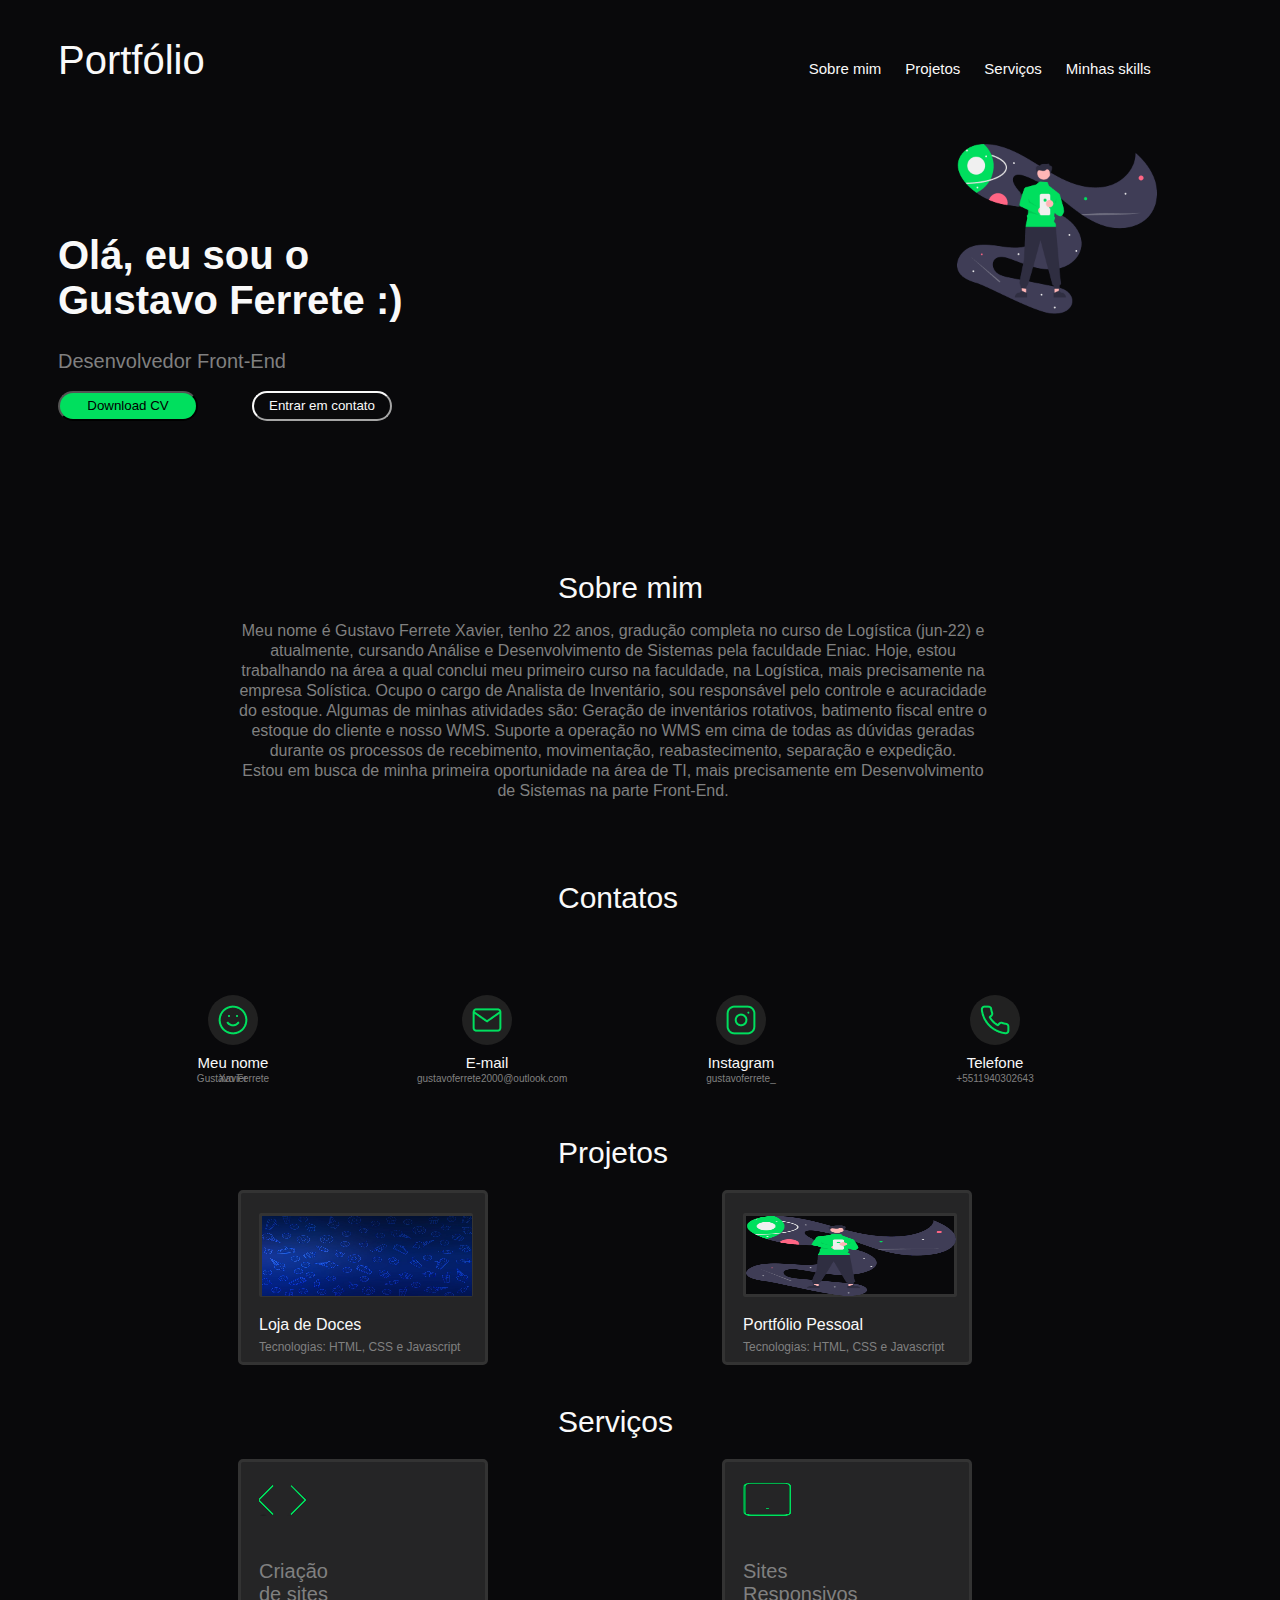
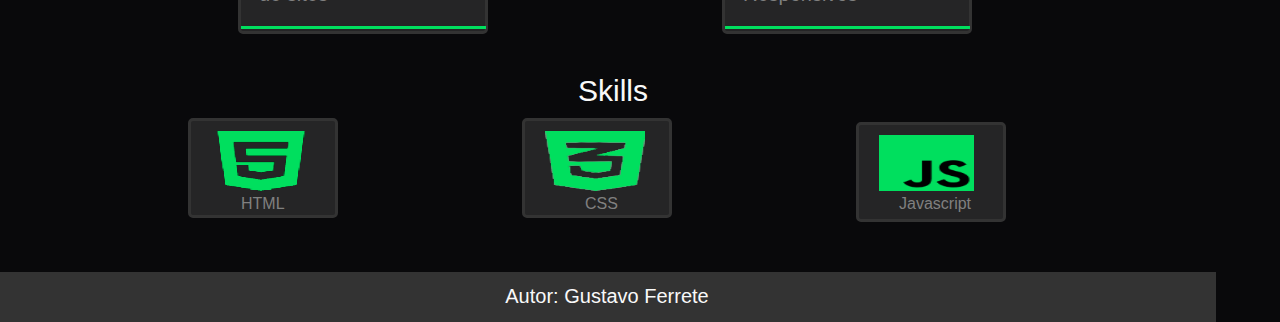
==== index.html @ cb25a2ed "teste2" ====
<!DOCTYPE html>
<html>
    <head>
        <meta charset="utf-8">
        <title>Portfólio-Gustavo Ferrete</title>
        <link href="formatacao.css" rel="stylesheet">
    </head>

    <body class="cor_fundo">

        <!--Criar referências de click para redirecionar-->
        <header class="titulo_superior">
            <div class="portfolio">Portfólio</div>
            <a href="#Sobre"><label class="sobre_mim">Sobre mim</label></a>
            <a href="#Projetos"><label class="projetos">Projetos</label></a>
            <a href="#Serviços"><label class="serviços">Serviços</label></a>
            <a href="#Skill"><label class="minhas_skills">Minhas skills</label></a>
        </header>
        <!--FIM-->

        <!--Códigos apresentação até a biografia-->
        <div>
            <h1 class="apresentaçao_nome">Olá, eu sou o <br>Gustavo Ferrete :)</h1> 
            <img src="sobremim.png" class="aboutme_image"> <br>
            <span class="funcao">Desenvolvedor Front-End</span> <br><br>
            <input type="button" class="botao_baixar" value="Download CV">
            <a href="#Contatos"><input type="button" class="botao_contato" value="Entrar em contato"></a>
        </div>
        <!--FIM-->

        <!--Códigos biografia até contatos-->
        <a name="Sobre">
        <div class="biografia_titulo">Sobre mim</div>
        </a>

        <div class="biografia">
            <p>Meu nome é Gustavo Ferrete Xavier, tenho 22 anos, gradução completa no curso de Logística (jun-22) e atualmente, cursando Análise e Desenvolvimento de Sistemas pela faculdade Eniac. Hoje, estou trabalhando na área a qual conclui meu primeiro curso na faculdade, na Logística, mais precisamente na empresa Solística. Ocupo o cargo de Analista de Inventário, sou responsável pelo controle e acuracidade do estoque. Algumas de minhas atividades são: Geração de inventários rotativos, batimento fiscal entre o estoque do cliente e nosso WMS. Suporte a operação no WMS em cima de todas as dúvidas geradas durante os processos de recebimento, movimentação, reabastecimento, separação e expedição. <br> Estou em busca de minha primeira oportunidade na área de TI, mais precisamente em Desenvolvimento de Sistemas na parte Front-End.</p>            
        </div>
        <!--FIM-->

        <!--Contatos até Projetos-->
        <a name="Contatos">
            <div class="titulo_contatos">Contatos</div>
        </a>
        <div class="contatos">
            <div class="img_meunome">
                <img src="smile.png">
                <p class="meu_nome">Meu nome</p>
                <div>
                    <p class="name">Gustavo Ferrete Xavier</p>
                </div>
            </div>
          
            <div class="img_email">
                <img src="mail.png">
                <p class="meu_email">E-mail</p>
                <div>
                    <p class="email" onclick="location.href='mailto:gustavoferrete2000@outlook.com'">gustavoferrete2000@outlook.com</p>
                </div>
            </div>

            <div class="img_instagram">
                <img src="instagram.png">
                <p class="meu_instagram">Instagram</p>
                <div>
                    <p class="instagram" onclick="location.href='https://www.instagram.com/gustavoferrete_/'">gustavoferrete_</p>
                </div>
            </div>

            <div class="img_telefone">
                <img src="phone.png">
                <p class="meu_telefone">Telefone</p>
                <div>
                    <p class="telefone" onclick="location.href='https://wa.me/+5511940302643'">+5511940302643</p>
                </div>
            </div>
        </div>
        <!--FIM-->

        <!--Projetos até Serviços-->
        <a name="Projetos">
        <div class="projeto_titulo">Projetos</div>
        </a>
        
        <div class="caixas">
            <div class="box">
                <div class="box_dentro">
                    <img src="doceria.png">
                </div>
                <p class="titulo_projeto">Loja de Doces</p>
                <p class="linguagens_projeto">Tecnologias: HTML, CSS e Javascript</p>
            </div>

            <div class="box">
                <div class="box_dentro">
                    <img src="portfolio.png">
                </div>
                <p class="titulo_projeto">Portfólio Pessoal</p>
                <p class="linguagens_projeto">Tecnologias: HTML, CSS e Javascript</p>
            </div>
        </div>
        <!--FIM-->

        <!---Serviços até Skills-->
        <a name="Serviços">
        <div class="servicos_titulo">Serviços</div>
        </a>

        <div class="caixas">
            <div class="box">
                <img src="criacaosites2.png" class="img_servicos">
                <p class="titulo_servico">Criação <br> de sites</p>
                <div class="linha_verde"></div>
            </div>
            
            <div class="box">
                <img src="siteresponsivo.png" class="img_servicos">
                <p class="titulo_servico">Sites <br> Responsivos</p>
                <div class="linha_verde"></div>
            </div>
        </div>
        <!--FIM-->
        
        <!--Skills-->
        <a name="Skill">
        <div class="skill_titulo">Skills</div>
        </a>

        <div class="box_skills">
            <img src="html.png" class="box_img">
            <p class="box_texto_html">HTML</p>
        </div>

        <div class="box_skills">
            <img src="css.png" class="box_img">
            <p class="box_texto_css">CSS</p>
        </div>

        <div class="box_skills">
            <img src="javascript.png" class="box_img">
            <p class="box_texto_java">Javascript</p>
        </div>
        <!--FIM-->

        <!--Referências-->
        <footer>
            <div class="texto_ref">Autor: Gustavo Ferrete</div>
        </footer>         
        <!--FIM-->
        
    </body>
</html>
---- formatacao.css ----
.cor_fundo{
    background-color: #09090B;
}

/* Códigos linha superior

*/

.titulo_superior{
    display: inline-block;
}

.portfolio{
    font-family: 'Gill Sans', 'Gill Sans MT', Calibri, 'Trebuchet MS', sans-serif;
    font-style: bold;
    font-size: 40px;
    color: #f9f9f9;
    margin-top: 30px;
    margin-left: 50px;
    display: inline-block;
}

.sobre_mim{
    font-family: 'Gill Sans', 'Gill Sans MT', Calibri, 'Trebuchet MS', sans-serif;
    font-size: 15px;
    color: #f9f9f9;
    margin-top: 30px;
    margin-left: 600px;
    display: inline-block;
}

.projetos{
    font-family: 'Gill Sans', 'Gill Sans MT', Calibri, 'Trebuchet MS', sans-serif;
    font-size: 15px;
    color: #f9f9f9;
    margin-top: 30px;
    margin-left: 20px;
    display: inline-block;
}

.serviços{
    font-family: 'Gill Sans', 'Gill Sans MT', Calibri, 'Trebuchet MS', sans-serif;
    font-size: 15px;
    color: #f9f9f9;
    margin-top: 30px;
    margin-left: 20px;
    display: inline-block;
}

.minhas_skills{
    font-family: 'Gill Sans', 'Gill Sans MT', Calibri, 'Trebuchet MS', sans-serif;
    font-size: 15px;
    color: #f9f9f9;
    margin-top: 30px;
    margin-left: 20px;
    display: inline-block;  
}

/* Códigos parte pessoal

*/

.apresentaçao_nome{
    font-family: 'Gill Sans', 'Gill Sans MT', Calibri, 'Trebuchet MS', sans-serif;
    font-style: bold;
    font-size: 40px;
    margin-top: 150px;
    margin-left: 50px;
    color: #f9f9f9;
    display: inline-block;
}

.aboutme_image{
    display: inline-block;
    width: 200px;
    margin-left: 550px;
}

.funcao{
    font-family: 'Gill Sans', 'Gill Sans MT', Calibri, 'Trebuchet MS', sans-serif;
    color: gray;
    font-size: 20px;
    font-style: bold;
    margin-left: 50px;
    display: inline-block;
}

.botao_baixar{
    font-family: 'Gill Sans', 'Gill Sans MT', Calibri, 'Trebuchet MS', sans-serif;
    background-color: #00DF5E;
    margin-left: 50px;
    line-height: 15px;
    text-align: center;
    width: 140px;
    height: 30px;
    border-radius: 20px;
    display: inline-block;
}

.botao_contato{
    font-family: 'Gill Sans', 'Gill Sans MT', Calibri, 'Trebuchet MS', sans-serif;
    color: #f9f9f9;
    background-color: #09090B;
    margin-left: 50px;
    line-height: 15px;
    text-align: center;
    width: 140px;
    height: 30px;
    border-color: #f9f9f9;
    border-radius: 20px;
    display: inline-block;
}

/* Códigos biografia até contatos
*/

.biografia_titulo{
    font-family: 'Gill Sans', 'Gill Sans MT', Calibri, 'Trebuchet MS', sans-serif;
    font-size: 30px;
    margin-left: 550px;
    margin-top: 150px;
    color: #f9f9f9;
}

.biografia{
    font-family: 'Gill Sans', 'Gill Sans MT', Calibri, 'Trebuchet MS', sans-serif;
    text-align: center;
    line-height: 20px;
    margin-top: 10px;
    width: 750px;
    margin-left: 230px;
    height: 160px;
    color: gray;
}

.titulo_contatos{
    font-family: 'Gill Sans', 'Gill Sans MT', Calibri, 'Trebuchet MS', sans-serif;
    font-size: 30px;
    margin-left: 550px;
    margin-top: 100px;
    color: #f9f9f9;
}

.contatos{
    display: inline-block;
}


.img_meunome{
    background-color: #212121;
    border-radius: 500px;
    width: 50px;
    height: 50px;
    text-align: center;
    line-height: 72px;
    margin-top: 80px;
    margin-left: 200px;
    display: inline-block;
}

.meu_nome{
    font-family: 'Gill Sans', 'Gill Sans MT', Calibri, 'Trebuchet MS', sans-serif;
    margin-left: -25px;
    margin-top: -40px;
    width: 100px;
    color: #f9f9f9;
    font-size: 15px;
}

.name{
    font-family: 'Gill Sans', 'Gill Sans MT', Calibri, 'Trebuchet MS', sans-serif;
    margin-left: -25px;
    margin-top: -35px;
    color: gray;
    line-height: 0px;
    font-size: 10px;
    width: 100px;
}

.img_email{
    background-color: #212121;
    border-radius: 500px;
    width: 50px;
    height: 50px;
    text-align: center;
    line-height: 72px;
    margin-top: 80px;
    margin-left: 200px;
    display: inline-block;
}

.meu_email{
    font-family: 'Gill Sans', 'Gill Sans MT', Calibri, 'Trebuchet MS', sans-serif;
    margin-left: -25px;
    margin-top: -40px;
    width: 100px;
    color: #f9f9f9;
    font-size: 15px;
}

.email{
    font-family: 'Gill Sans', 'Gill Sans MT', Calibri, 'Trebuchet MS', sans-serif;
    margin-left: -45px;
    margin-top: -35px;
    color: gray;
    line-height: 0px;
    font-size: 10px;
    width: 100px;
    cursor:pointer;
}


.img_instagram{
    background-color: #212121;
    border-radius: 500px;
    width: 50px;
    height: 50px;
    text-align: center;
    line-height: 72px;
    margin-top: 80px;
    margin-left: 200px;
    display: inline-block;
}

.meu_instagram{
    font-family: 'Gill Sans', 'Gill Sans MT', Calibri, 'Trebuchet MS', sans-serif;
    margin-left: -25px;
    margin-top: -40px;
    width: 100px;
    color: #f9f9f9;
    font-size: 15px;
}

.instagram{
    font-family: 'Gill Sans', 'Gill Sans MT', Calibri, 'Trebuchet MS', sans-serif;
    margin-left: -25px;
    margin-top: -35px;
    color: gray;
    line-height: 0px;
    font-size: 10px;
    width: 100px;
    cursor: pointer;
}

.img_telefone{
    background-color: #212121;
    border-radius: 500px;
    width: 50px;
    height: 50px;
    text-align: center;
    line-height: 72px;
    margin-top: 80px;
    margin-left: 200px;
    display: inline-block;
}

.meu_telefone{
    font-family: 'Gill Sans', 'Gill Sans MT', Calibri, 'Trebuchet MS', sans-serif;
    margin-left: -25px;
    margin-top: -40px;
    width: 100px;
    color: #f9f9f9;
    font-size: 15px;
}

.telefone{
    font-family: 'Gill Sans', 'Gill Sans MT', Calibri, 'Trebuchet MS', sans-serif;
    margin-left: -25px;
    margin-top: -35px;
    color: gray;
    line-height: 0px;
    font-size: 10px;
    width: 100px;
    cursor: pointer;

}

/* Códigos Projetos
*/

.projeto_titulo{
    font-family: 'Gill Sans', 'Gill Sans MT', Calibri, 'Trebuchet MS', sans-serif;
    font-size: 30px;
    margin-left: 550px;
    margin-top: 50px;
    color: #f9f9f9;
}

.caixas{
    display: inline-block;
    box-sizing: border-box;
    margin-top: 10px;
}

.box{
    display: inline-block;
    box-sizing: border-box;
    width: 250px;
    height: 175px;
    background-color: #6a6a6a4a;
    margin-left: 230px;
    margin-top: 10px;
    border-radius: 5px;
    border-style:solid;
    border-color: #333333;
}

.box_dentro{
    display: inline-block;
    box-sizing: border-box;
    width: 214px;
    height: 84px;
    background-color: #09090B;
    margin-top: 20px;
    margin-left: 18px;
    border-radius: 2px;
    border-style:solid;
    border-color: #333333;
}

.titulo_projeto{
    font-family: 'Gill Sans', 'Gill Sans MT', Calibri, 'Trebuchet MS', sans-serif;
    font-size: 16px;
    color: #f9f9f9;
    margin-left: 18px;
}

.linguagens_projeto{
    font-family: 'Gill Sans', 'Gill Sans MT', Calibri, 'Trebuchet MS', sans-serif;
    font-size: 12px;
    color: gray;
    margin-left: 18px;
    margin-top: -10px;
}

/*Códigos Serviços
*/

.servicos_titulo{
    font-family: 'Gill Sans', 'Gill Sans MT', Calibri, 'Trebuchet MS', sans-serif;
    font-size: 30px;
    margin-left: 550px;
    margin-top: 40px;
    color: #f9f9f9;
}

.linha_verde{
    margin-top: 18px;
    width: 245px;
    height: 3px;
    size:200px;
    background-color: #00DF5E;
}

.img_servicos{
    margin-top: 20px;
    margin-left: 18px;
}

.titulo_servico{
    font-family: 'Gill Sans', 'Gill Sans MT', Calibri, 'Trebuchet MS', sans-serif;
    margin-left: 18px;
    margin-top: 40px;
    font-size: 20px;
    color: gray;
}

/* Códigos Skills
*/

.skill_titulo{
    font-family: 'Gill Sans', 'Gill Sans MT', Calibri, 'Trebuchet MS', sans-serif;
    font-size: 30px;
    margin-left: 570px;
    margin-top: 40px;
    color: #f9f9f9;
}

.box_skills{
    display: inline-block;
    box-sizing: border-box;
    width: 150px;
    height: 100px;
    background-color: #6a6a6a4a;
    margin-left: 180px;
    margin-top: 10px;
    border-radius: 5px;
    border-style:solid;
    border-color: #333333;
}

.box_img{
    margin-left: 20px;
    margin-top: 10px;
}

.box_texto_html{
    font-family: 'Gill Sans', 'Gill Sans MT', Calibri, 'Trebuchet MS', sans-serif;
    margin-left: 50px;
    margin-top: 0px;
    color: gray;
}


.box_texto_css{
    font-family: 'Gill Sans', 'Gill Sans MT', Calibri, 'Trebuchet MS', sans-serif;
    margin-left: 60px;
    margin-top: 0px;
    color: gray;
}

.box_texto_java{
    font-family: 'Gill Sans', 'Gill Sans MT', Calibri, 'Trebuchet MS', sans-serif;
    margin-left: 40px;
    margin-top: 0px;
    color: gray;
}

/*
.referencia{
    margin-left: -10px;
    margin-top: 50px;
    margin-bottom: -10px;
    width: 1218px;
    height: 50px;
    background-color:#333333;  
}
*/

.texto_ref{
    font-family: 'Gill Sans', 'Gill Sans MT', Calibri, 'Trebuchet MS', sans-serif;
    font-size: 20px;
    color: #f9f9f9;
    text-align: center;
}

footer{
    display: flex;
    justify-content: center;
    align-items: center;
    background-color: #333333;
    margin-left: -10px;
    margin-top: 50px;
    margin-bottom: -10px;
    width: 1218px;
    height: 50px;
}
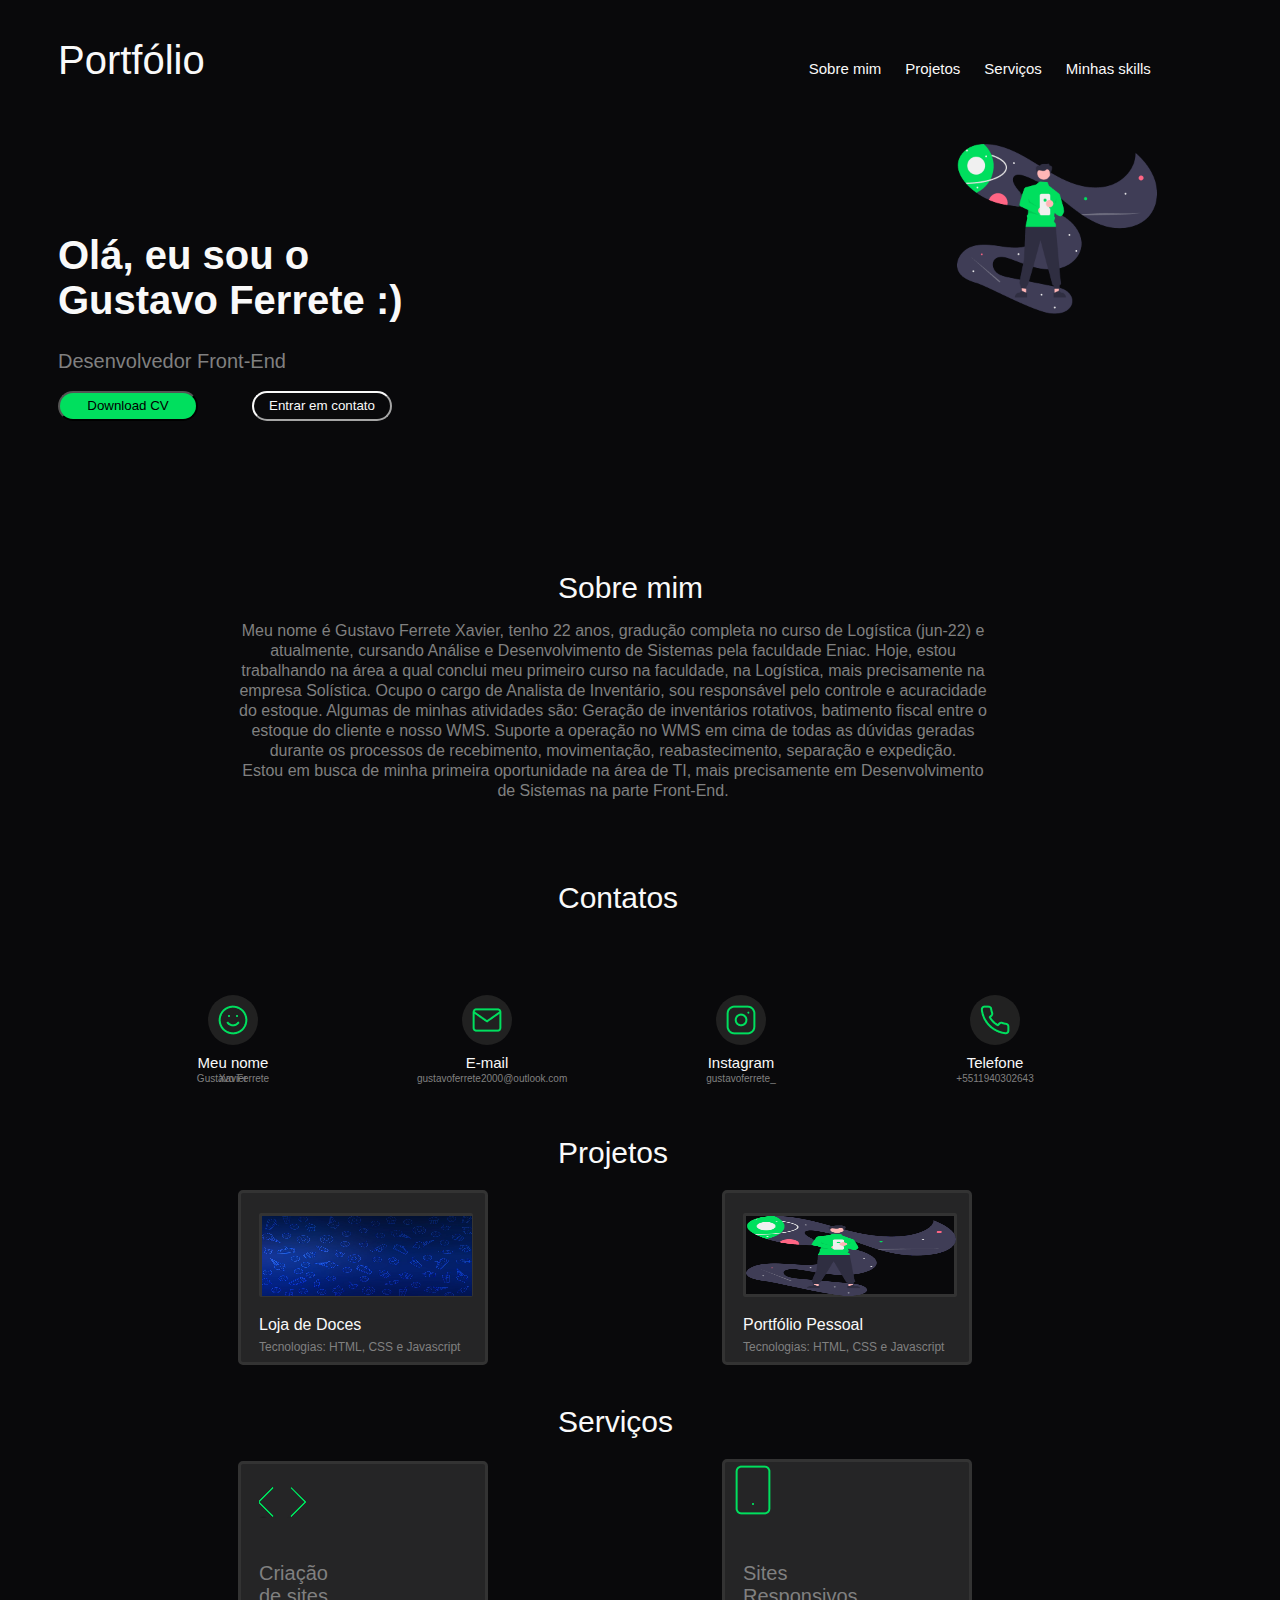
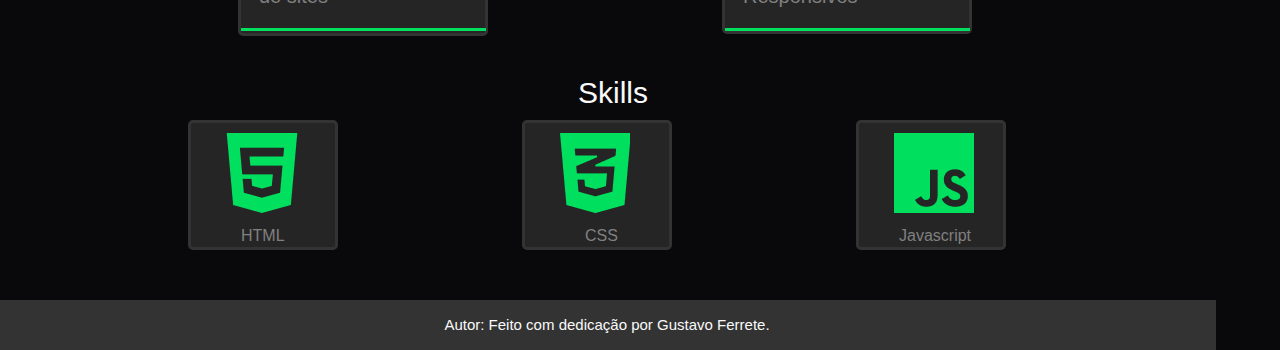
==== commit e15f1bbd: "Alterações" ====
--- a/index.html
+++ b/index.html
@@ -114,7 +114,7 @@
             </div>
             
             <div class="box">
-                <img src="siteresponsivo.png" class="img_servicos">
+                <img src="smartphone.png">
                 <p class="titulo_servico">Sites <br> Responsivos</p>
                 <div class="linha_verde"></div>
             </div>
@@ -127,24 +127,24 @@
         </a>
 
         <div class="box_skills">
-            <img src="html.png" class="box_img">
+            <img src="Vector.png" class="box_img">
             <p class="box_texto_html">HTML</p>
         </div>
 
         <div class="box_skills">
-            <img src="css.png" class="box_img">
+            <img src="fontisto_css3.png" class="box_img">
             <p class="box_texto_css">CSS</p>
         </div>
 
         <div class="box_skills">
-            <img src="javascript.png" class="box_img">
+            <img src="Vector (1).png" class="box_img">
             <p class="box_texto_java">Javascript</p>
         </div>
         <!--FIM-->
 
         <!--Referências-->
         <footer>
-            <div class="texto_ref">Autor: Gustavo Ferrete</div>
+            <div class="texto_ref">Autor: Feito com dedicação por Gustavo Ferrete.</div>
         </footer>         
         <!--FIM-->
         
--- a/formatacao.css
+++ b/formatacao.css
@@ -27,6 +27,7 @@
     margin-top: 30px;
     margin-left: 600px;
     display: inline-block;
+    cursor: pointer;
 }
 
 .projetos{
@@ -36,6 +37,7 @@
     margin-top: 30px;
     margin-left: 20px;
     display: inline-block;
+    cursor: pointer;
 }
 
 .serviços{
@@ -45,6 +47,7 @@
     margin-top: 30px;
     margin-left: 20px;
     display: inline-block;
+    cursor: pointer;
 }
 
 .minhas_skills{
@@ -53,7 +56,8 @@
     color: #f9f9f9;
     margin-top: 30px;
     margin-left: 20px;
-    display: inline-block;  
+    display: inline-block;
+    cursor: pointer;
 }
 
 /* Códigos parte pessoal
@@ -380,7 +384,7 @@
     display: inline-block;
     box-sizing: border-box;
     width: 150px;
-    height: 100px;
+    height: 130px;
     background-color: #6a6a6a4a;
     margin-left: 180px;
     margin-top: 10px;
@@ -390,14 +394,14 @@
 }
 
 .box_img{
-    margin-left: 20px;
+    margin-left: 35px;
     margin-top: 10px;
 }
 
 .box_texto_html{
     font-family: 'Gill Sans', 'Gill Sans MT', Calibri, 'Trebuchet MS', sans-serif;
     margin-left: 50px;
-    margin-top: 0px;
+    margin-top: 10px;
     color: gray;
 }
 
@@ -405,14 +409,14 @@
 .box_texto_css{
     font-family: 'Gill Sans', 'Gill Sans MT', Calibri, 'Trebuchet MS', sans-serif;
     margin-left: 60px;
-    margin-top: 0px;
+    margin-top: 10px;
     color: gray;
 }
 
 .box_texto_java{
     font-family: 'Gill Sans', 'Gill Sans MT', Calibri, 'Trebuchet MS', sans-serif;
     margin-left: 40px;
-    margin-top: 0px;
+    margin-top: 10px;
     color: gray;
 }
 
@@ -429,7 +433,7 @@
 
 .texto_ref{
     font-family: 'Gill Sans', 'Gill Sans MT', Calibri, 'Trebuchet MS', sans-serif;
-    font-size: 20px;
+    font-size: 15px;
     color: #f9f9f9;
     text-align: center;
 }
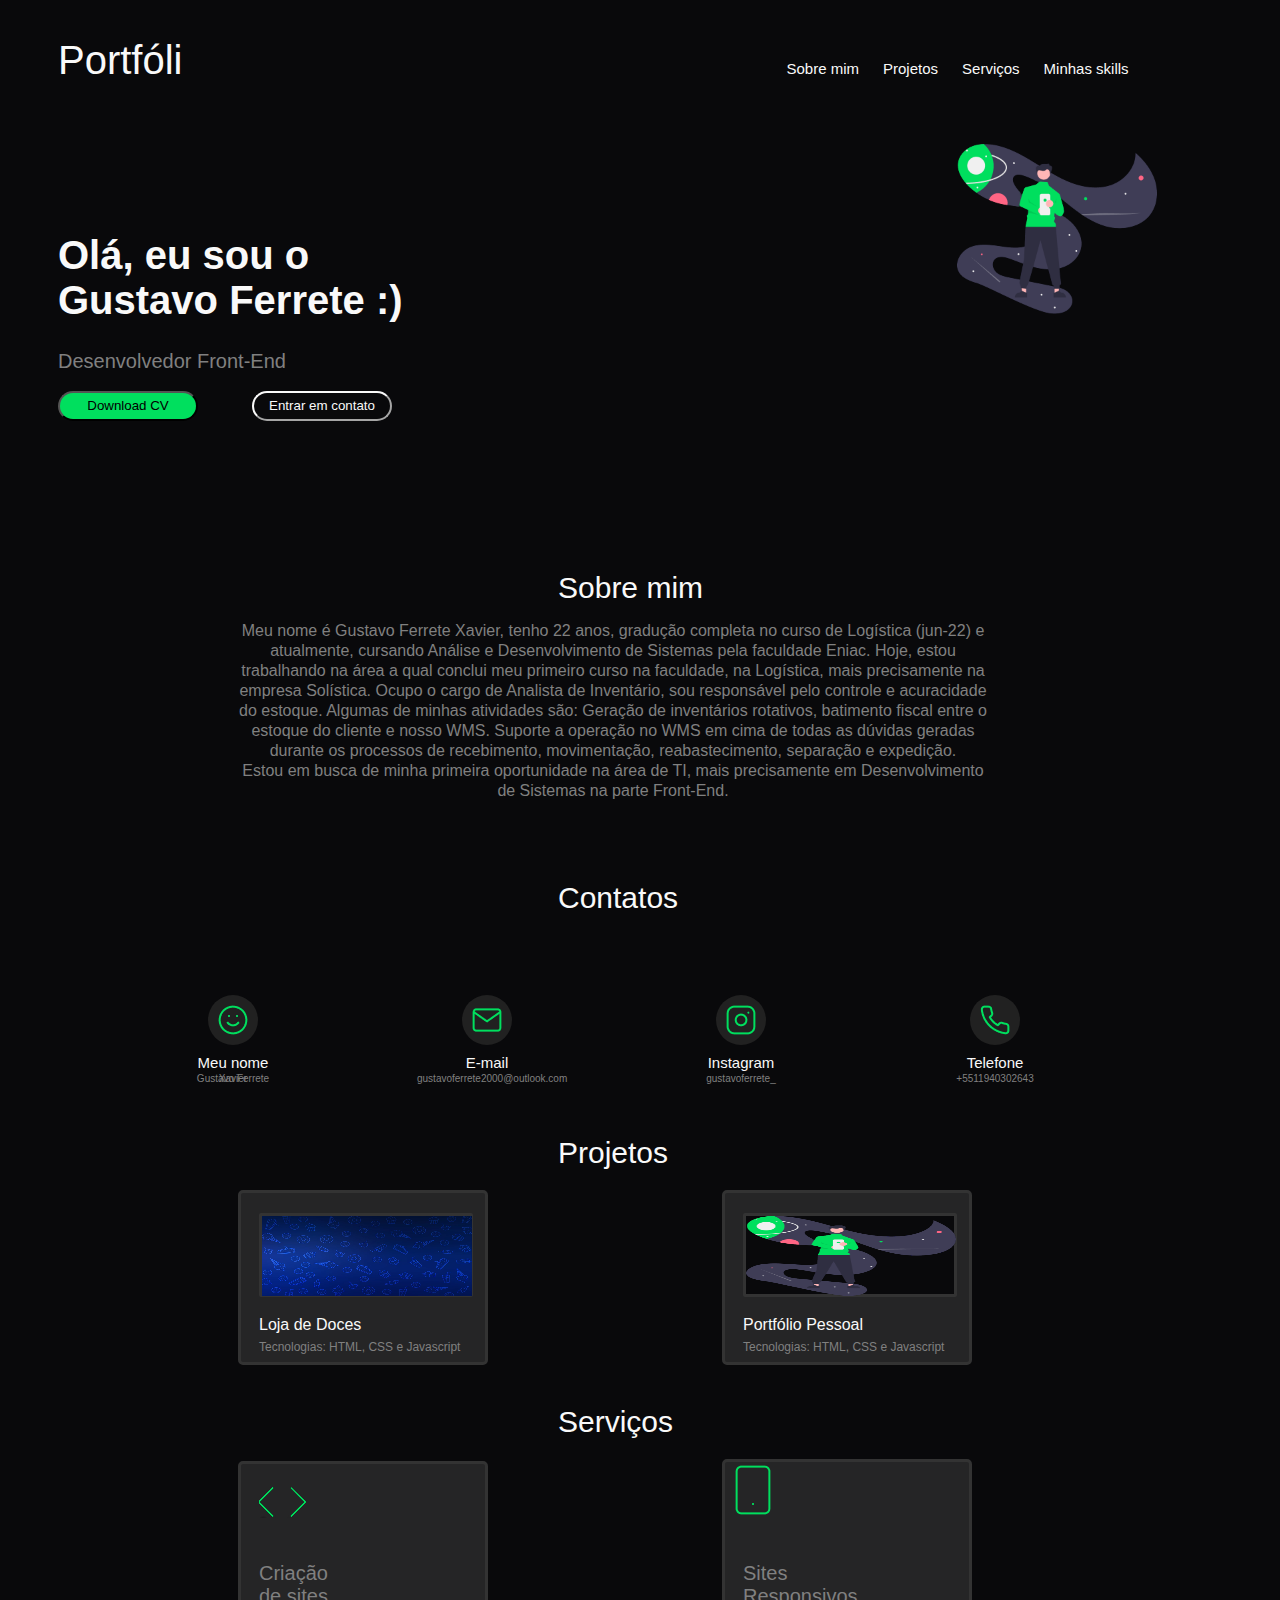
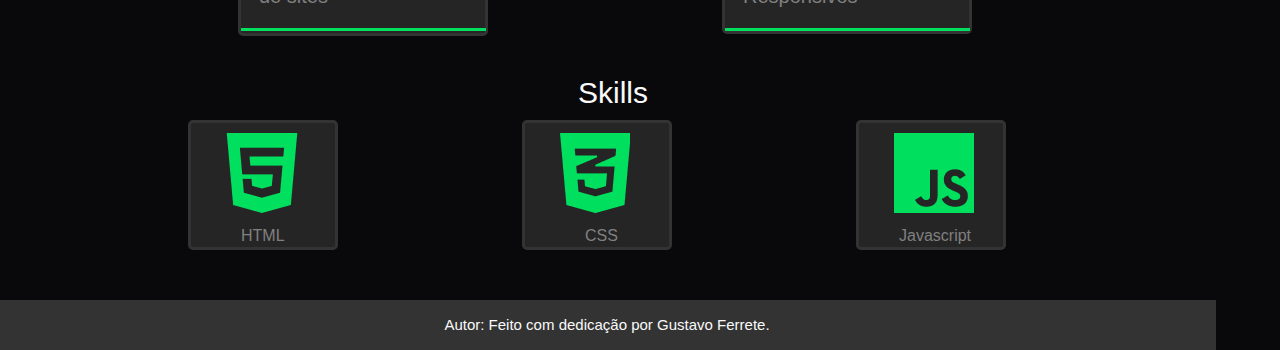
==== commit 494a335b: "1" ====
--- a/index.html
+++ b/index.html
@@ -10,7 +10,7 @@
 
         <!--Criar referências de click para redirecionar-->
         <header class="titulo_superior">
-            <div class="portfolio">Portfólio</div>
+            <div class="portfolio">Portfóli</div>
             <a href="#Sobre"><label class="sobre_mim">Sobre mim</label></a>
             <a href="#Projetos"><label class="projetos">Projetos</label></a>
             <a href="#Serviços"><label class="serviços">Serviços</label></a>
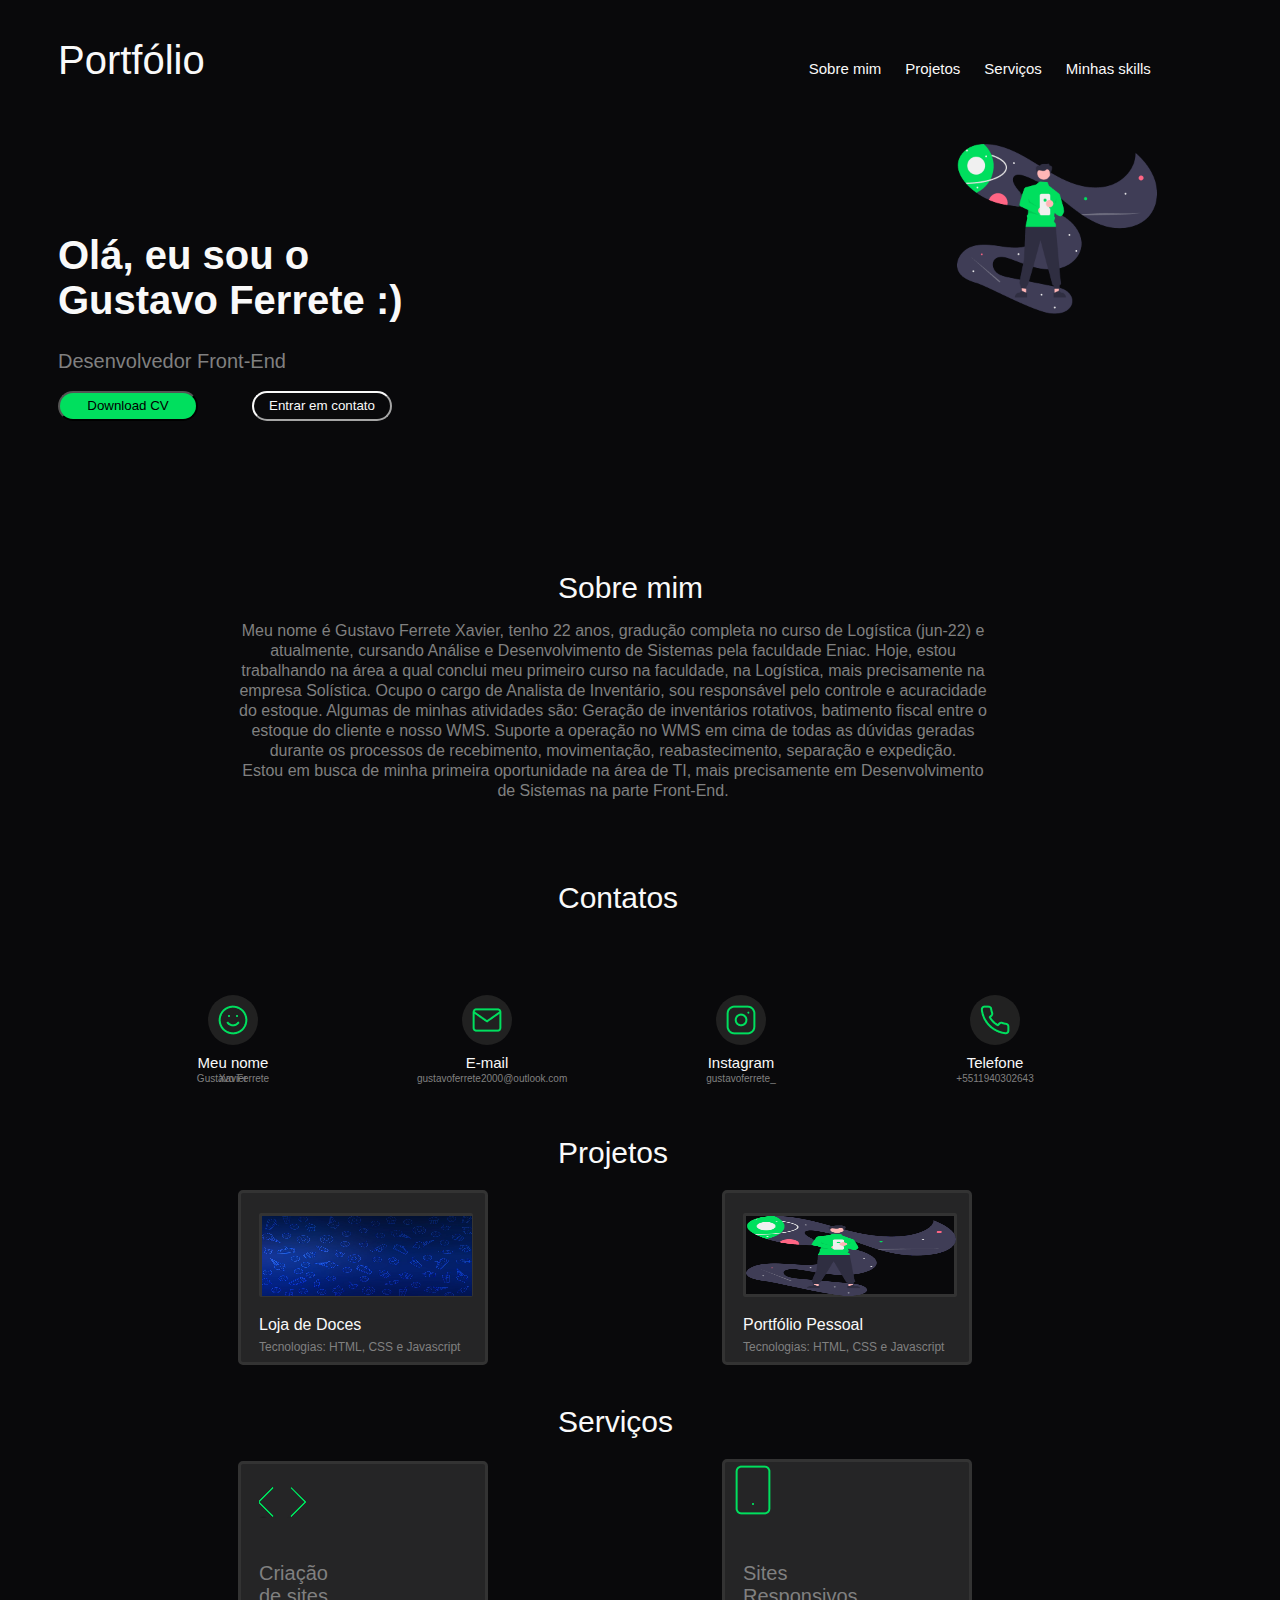
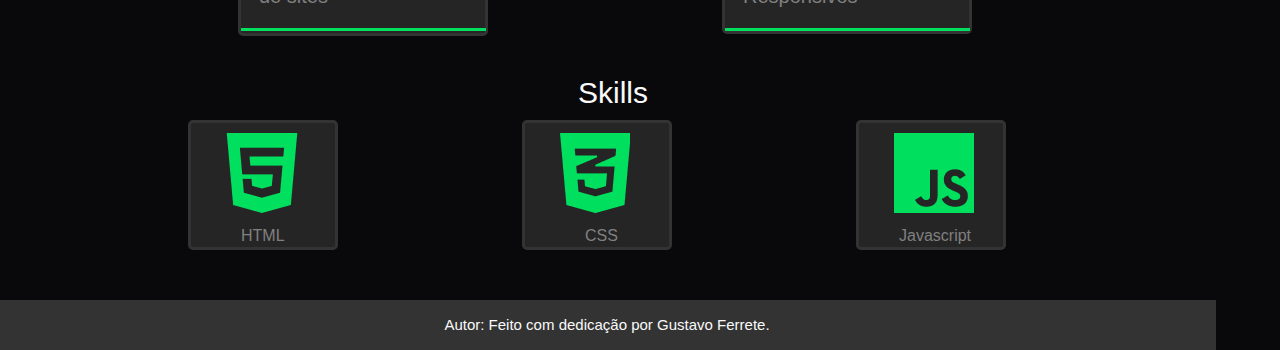
==== commit ae112259: "Atualizacao" ====
--- a/index.html
+++ b/index.html
@@ -10,7 +10,7 @@
 
         <!--Criar referências de click para redirecionar-->
         <header class="titulo_superior">
-            <div class="portfolio">Portfóli</div>
+            <div class="portfolio">Portfólio</div>
             <a href="#Sobre"><label class="sobre_mim">Sobre mim</label></a>
             <a href="#Projetos"><label class="projetos">Projetos</label></a>
             <a href="#Serviços"><label class="serviços">Serviços</label></a>
@@ -23,7 +23,7 @@
             <h1 class="apresentaçao_nome">Olá, eu sou o <br>Gustavo Ferrete :)</h1> 
             <img src="sobremim.png" class="aboutme_image"> <br>
             <span class="funcao">Desenvolvedor Front-End</span> <br><br>
-            <input type="button" class="botao_baixar" value="Download CV">
+            <input type="button" class="botao_baixar" value="Download CV" onclick="window.open('./src/Curriculo Gustavo Ferrete.pdf')">
             <a href="#Contatos"><input type="button" class="botao_contato" value="Entrar em contato"></a>
         </div>
         <!--FIM-->
--- a/formatacao.css
+++ b/formatacao.css
@@ -99,6 +99,7 @@
     height: 30px;
     border-radius: 20px;
     display: inline-block;
+    cursor: pointer;
 }
 
 .botao_contato{
@@ -113,6 +114,7 @@
     border-color: #f9f9f9;
     border-radius: 20px;
     display: inline-block;
+    cursor: pointer;
 }
 
 /* Códigos biografia até contatos
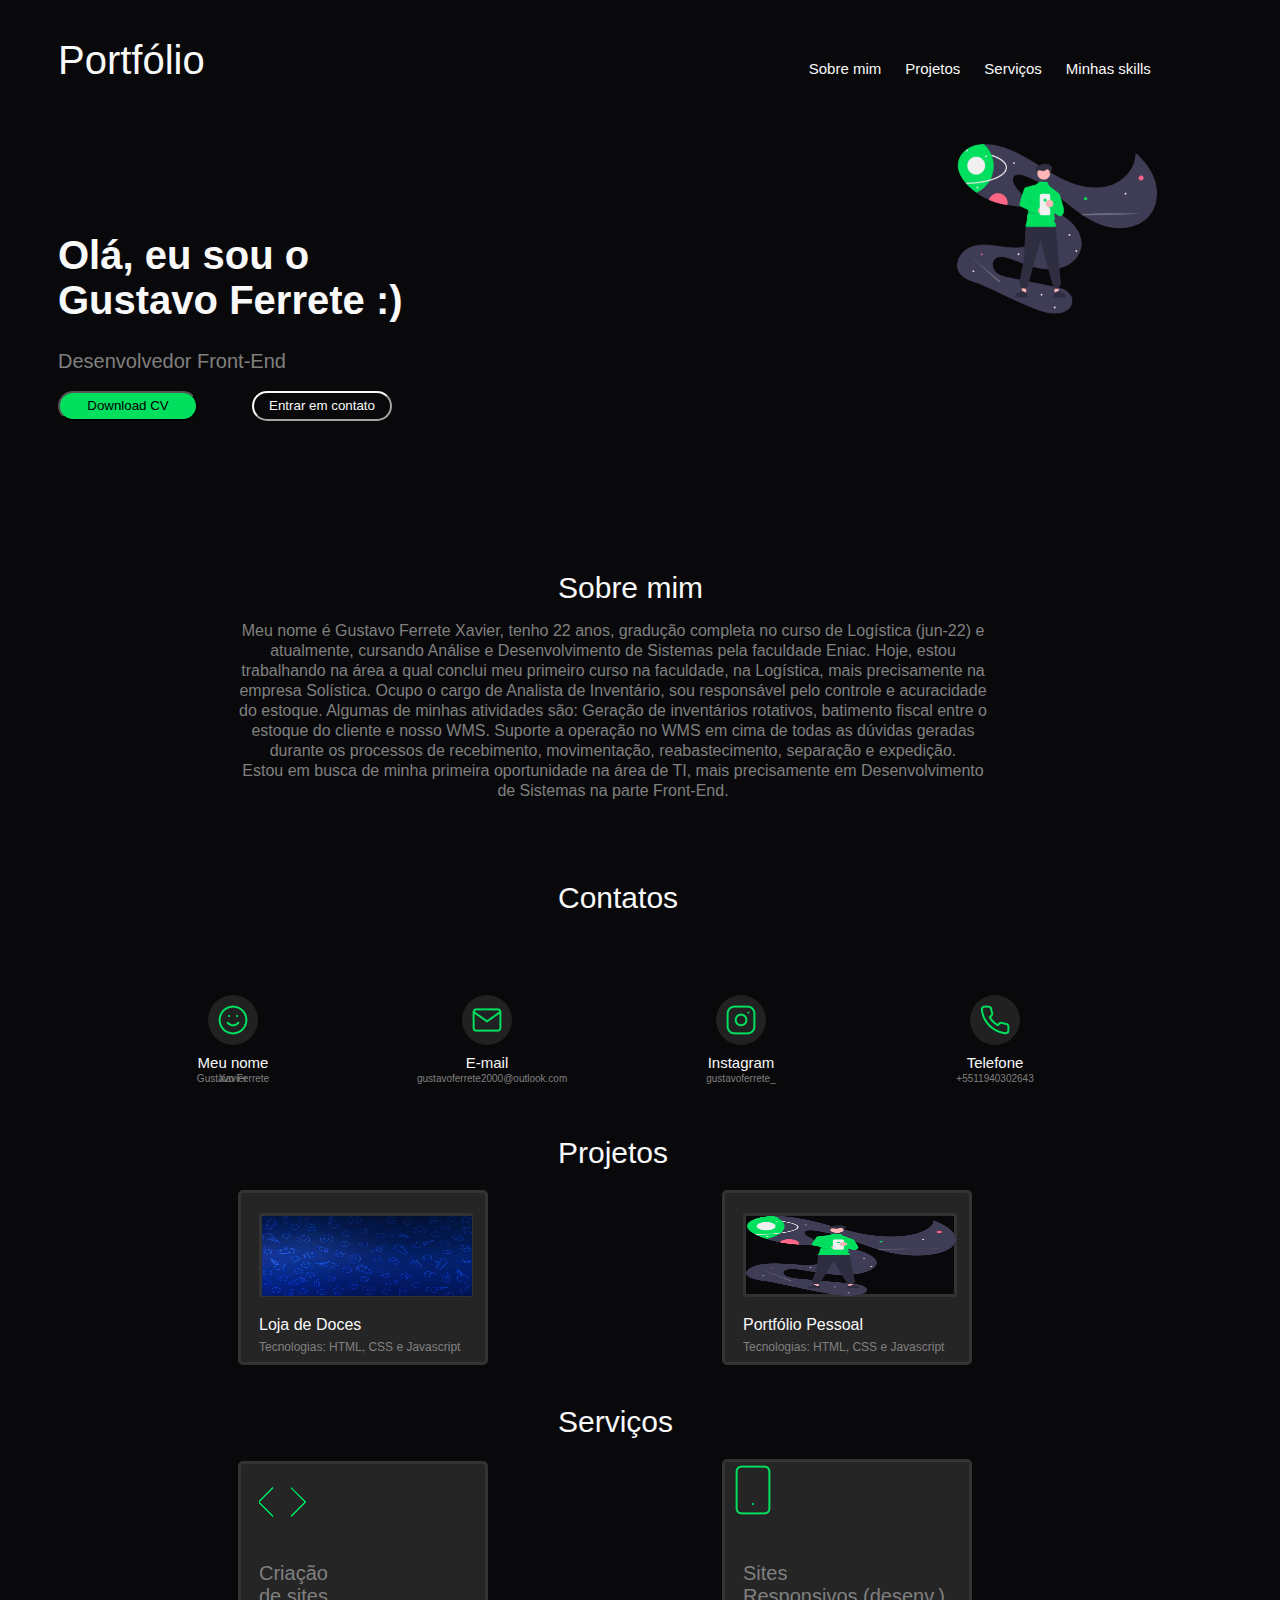
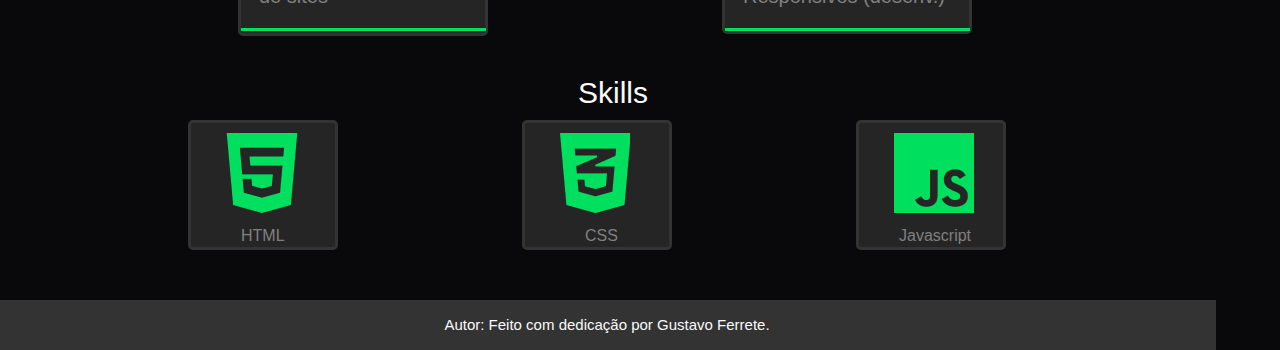
==== commit d6dd4a16: "responsivo" ====
--- a/index.html
+++ b/index.html
@@ -21,9 +21,9 @@
         <!--Códigos apresentação até a biografia-->
         <div>
             <h1 class="apresentaçao_nome">Olá, eu sou o <br>Gustavo Ferrete :)</h1> 
-            <img src="sobremim.png" class="aboutme_image"> <br>
+            <img src="./imagens/sobremim.png" class="aboutme_image"> <br>
             <span class="funcao">Desenvolvedor Front-End</span> <br><br>
-            <input type="button" class="botao_baixar" value="Download CV" onclick="window.open('./src/Curriculo Gustavo Ferrete.pdf')">
+            <input type="button" class="botao_baixar" value="Download CV" onclick="window.open('./Curriculo Gustavo Ferrete.pdf')">
             <a href="#Contatos"><input type="button" class="botao_contato" value="Entrar em contato"></a>
         </div>
         <!--FIM-->
@@ -44,7 +44,7 @@
         </a>
         <div class="contatos">
             <div class="img_meunome">
-                <img src="smile.png">
+                <img src="./imagens/smile.png">
                 <p class="meu_nome">Meu nome</p>
                 <div>
                     <p class="name">Gustavo Ferrete Xavier</p>
@@ -52,7 +52,7 @@
             </div>
           
             <div class="img_email">
-                <img src="mail.png">
+                <img src="./imagens/mail.png">
                 <p class="meu_email">E-mail</p>
                 <div>
                     <p class="email" onclick="location.href='mailto:gustavoferrete2000@outlook.com'">gustavoferrete2000@outlook.com</p>
@@ -60,7 +60,7 @@
             </div>
 
             <div class="img_instagram">
-                <img src="instagram.png">
+                <img src="./imagens/instagram.png">
                 <p class="meu_instagram">Instagram</p>
                 <div>
                     <p class="instagram" onclick="location.href='https://www.instagram.com/gustavoferrete_/'">gustavoferrete_</p>
@@ -68,7 +68,7 @@
             </div>
 
             <div class="img_telefone">
-                <img src="phone.png">
+                <img src="./imagens/phone.png">
                 <p class="meu_telefone">Telefone</p>
                 <div>
                     <p class="telefone" onclick="location.href='https://wa.me/+5511940302643'">+5511940302643</p>
@@ -85,7 +85,7 @@
         <div class="caixas">
             <div class="box">
                 <div class="box_dentro">
-                    <img src="doceria.png">
+                    <img src="./imagens/doceria.png" onclick="window.open('./Doceria/Tela Inicial.html')">
                 </div>
                 <p class="titulo_projeto">Loja de Doces</p>
                 <p class="linguagens_projeto">Tecnologias: HTML, CSS e Javascript</p>
@@ -93,7 +93,7 @@
 
             <div class="box">
                 <div class="box_dentro">
-                    <img src="portfolio.png">
+                    <img src="./imagens/portfolio.png" onclick="window.open('./index.html')">
                 </div>
                 <p class="titulo_projeto">Portfólio Pessoal</p>
                 <p class="linguagens_projeto">Tecnologias: HTML, CSS e Javascript</p>
@@ -108,14 +108,14 @@
 
         <div class="caixas">
             <div class="box">
-                <img src="criacaosites2.png" class="img_servicos">
+                <img src="./imagens/criacaosites2.png" class="img_servicos">
                 <p class="titulo_servico">Criação <br> de sites</p>
                 <div class="linha_verde"></div>
             </div>
             
             <div class="box">
-                <img src="smartphone.png">
-                <p class="titulo_servico">Sites <br> Responsivos</p>
+                <img src="./imagens/smartphone.png">
+                <p class="titulo_servico">Sites <br> Responsivos (desenv.)</p>
                 <div class="linha_verde"></div>
             </div>
         </div>
@@ -127,17 +127,17 @@
         </a>
 
         <div class="box_skills">
-            <img src="Vector.png" class="box_img">
+            <img src="./imagens/html.png" class="box_img">
             <p class="box_texto_html">HTML</p>
         </div>
 
         <div class="box_skills">
-            <img src="fontisto_css3.png" class="box_img">
+            <img src="./imagens/css.png" class="box_img">
             <p class="box_texto_css">CSS</p>
         </div>
 
         <div class="box_skills">
-            <img src="Vector (1).png" class="box_img">
+            <img src="./imagens/Javascript.png" class="box_img">
             <p class="box_texto_java">Javascript</p>
         </div>
         <!--FIM-->
--- a/formatacao.css
+++ b/formatacao.css
@@ -322,6 +322,7 @@
     border-radius: 2px;
     border-style:solid;
     border-color: #333333;
+    cursor: pointer;
 }
 
 .titulo_projeto{
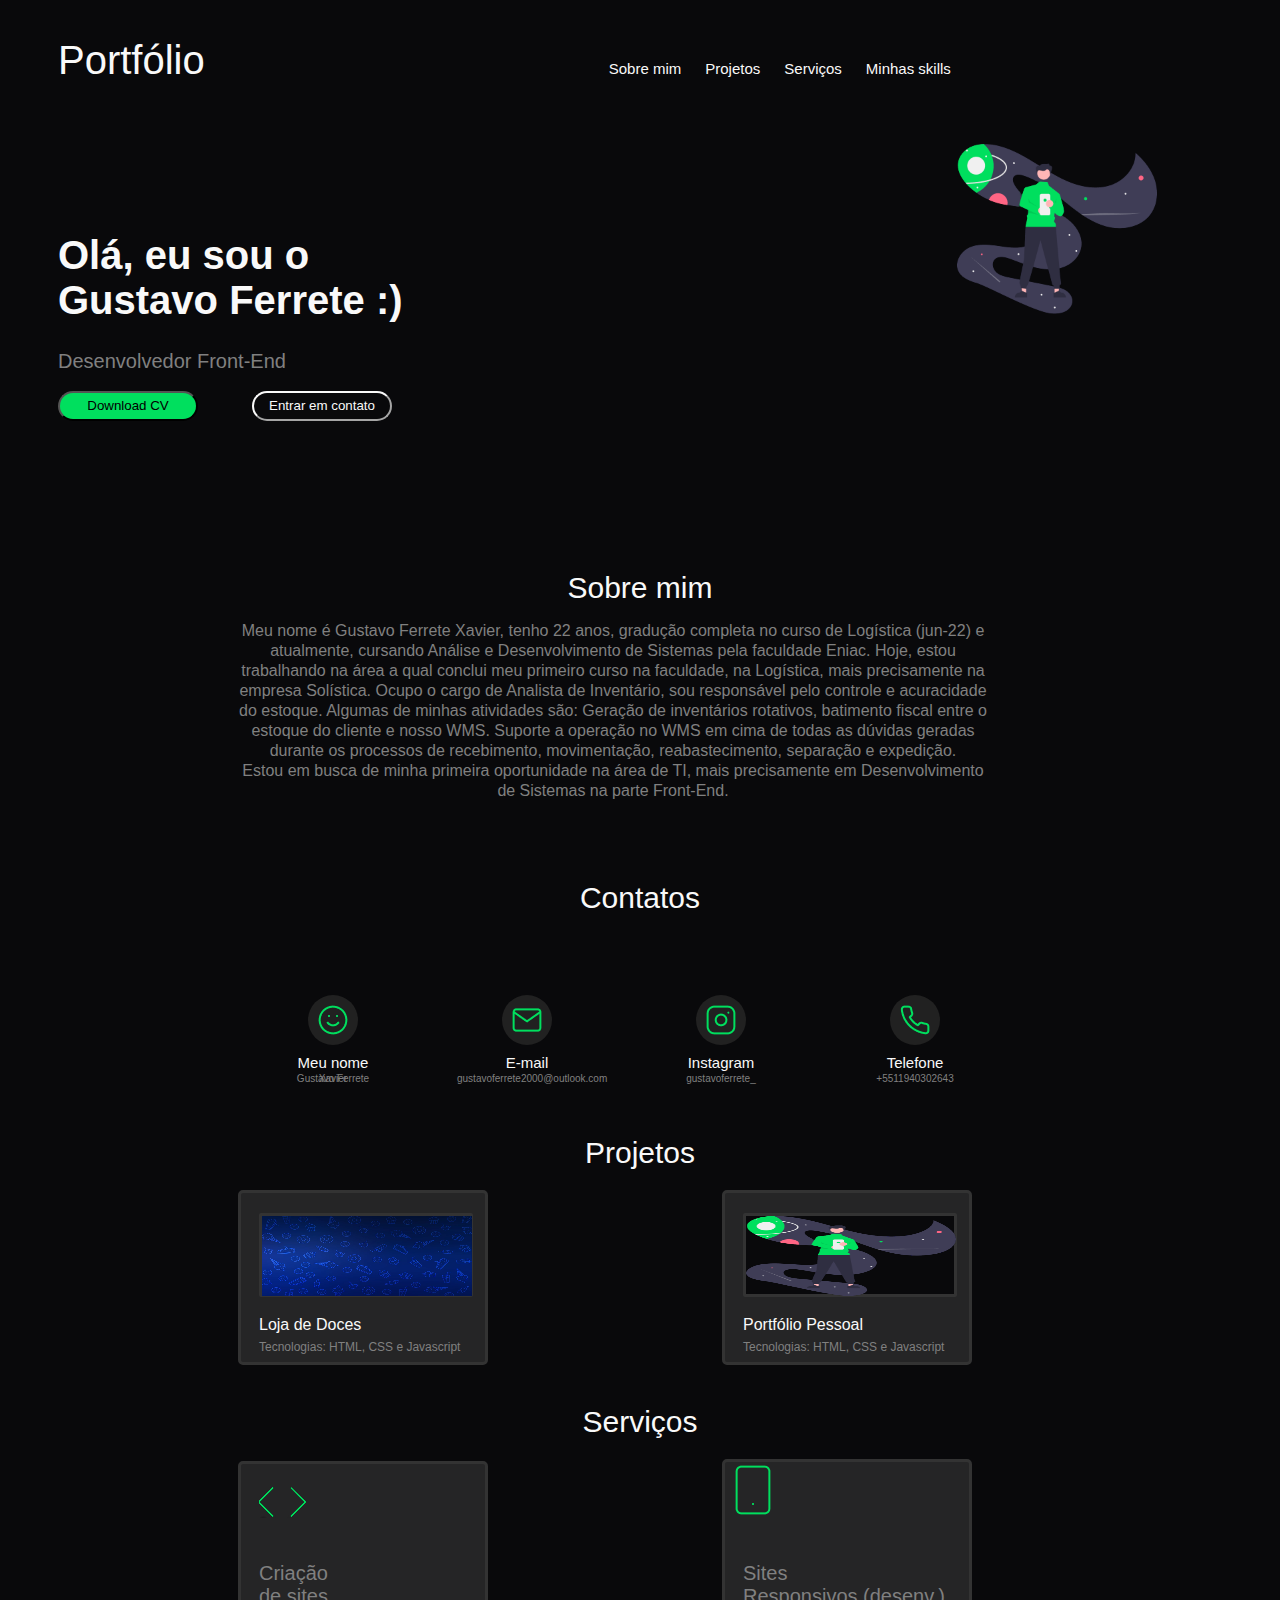
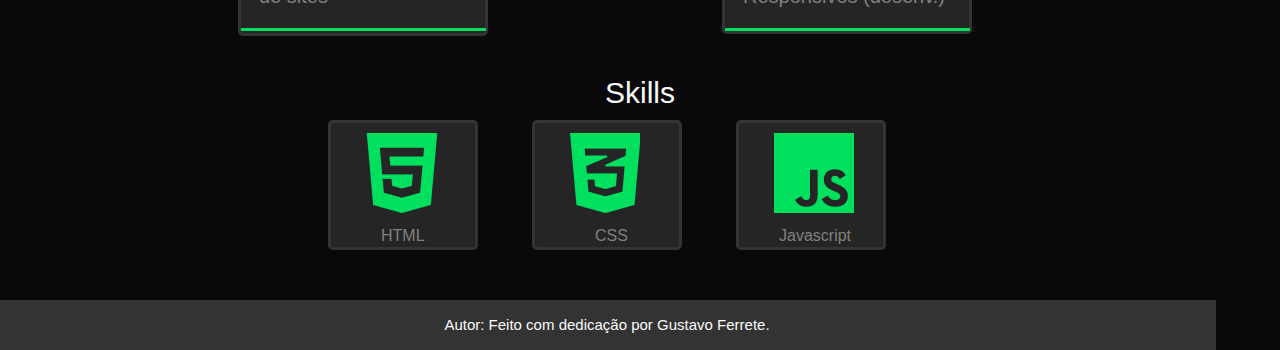
==== commit a763f4d9: "att2" ====
--- a/index.html
+++ b/index.html
@@ -126,17 +126,17 @@
         <div class="skill_titulo">Skills</div>
         </a>
 
-        <div class="box_skills">
+        <div class="box_skills_html">
             <img src="./imagens/html.png" class="box_img">
             <p class="box_texto_html">HTML</p>
         </div>
 
-        <div class="box_skills">
+        <div class="box_skills_css">
             <img src="./imagens/css.png" class="box_img">
             <p class="box_texto_css">CSS</p>
         </div>
 
-        <div class="box_skills">
+        <div class="box_skills_java">
             <img src="./imagens/Javascript.png" class="box_img">
             <p class="box_texto_java">Javascript</p>
         </div>
--- a/formatacao.css
+++ b/formatacao.css
@@ -25,7 +25,7 @@
     font-size: 15px;
     color: #f9f9f9;
     margin-top: 30px;
-    margin-left: 600px;
+    margin-left: 400px;
     display: inline-block;
     cursor: pointer;
 }
@@ -123,7 +123,7 @@
 .biografia_titulo{
     font-family: 'Gill Sans', 'Gill Sans MT', Calibri, 'Trebuchet MS', sans-serif;
     font-size: 30px;
-    margin-left: 550px;
+    text-align: center;
     margin-top: 150px;
     color: #f9f9f9;
 }
@@ -131,6 +131,7 @@
 .biografia{
     font-family: 'Gill Sans', 'Gill Sans MT', Calibri, 'Trebuchet MS', sans-serif;
     text-align: center;
+    align-items: center;
     line-height: 20px;
     margin-top: 10px;
     width: 750px;
@@ -142,7 +143,7 @@
 .titulo_contatos{
     font-family: 'Gill Sans', 'Gill Sans MT', Calibri, 'Trebuchet MS', sans-serif;
     font-size: 30px;
-    margin-left: 550px;
+    text-align: center;
     margin-top: 100px;
     color: #f9f9f9;
 }
@@ -160,7 +161,7 @@
     text-align: center;
     line-height: 72px;
     margin-top: 80px;
-    margin-left: 200px;
+    margin-left: 300px;
     display: inline-block;
 }
 
@@ -191,7 +192,7 @@
     text-align: center;
     line-height: 72px;
     margin-top: 80px;
-    margin-left: 200px;
+    margin-left: 140px;
     display: inline-block;
 }
 
@@ -224,7 +225,7 @@
     text-align: center;
     line-height: 72px;
     margin-top: 80px;
-    margin-left: 200px;
+    margin-left: 140px;
     display: inline-block;
 }
 
@@ -256,7 +257,7 @@
     text-align: center;
     line-height: 72px;
     margin-top: 80px;
-    margin-left: 200px;
+    margin-left: 140px;
     display: inline-block;
 }
 
@@ -287,7 +288,7 @@
 .projeto_titulo{
     font-family: 'Gill Sans', 'Gill Sans MT', Calibri, 'Trebuchet MS', sans-serif;
     font-size: 30px;
-    margin-left: 550px;
+    text-align: center;
     margin-top: 50px;
     color: #f9f9f9;
 }
@@ -346,7 +347,7 @@
 .servicos_titulo{
     font-family: 'Gill Sans', 'Gill Sans MT', Calibri, 'Trebuchet MS', sans-serif;
     font-size: 30px;
-    margin-left: 550px;
+    text-align: center;
     margin-top: 40px;
     color: #f9f9f9;
 }
@@ -378,18 +379,44 @@
 .skill_titulo{
     font-family: 'Gill Sans', 'Gill Sans MT', Calibri, 'Trebuchet MS', sans-serif;
     font-size: 30px;
-    margin-left: 570px;
+    text-align: center;
     margin-top: 40px;
     color: #f9f9f9;
 }
 
-.box_skills{
+.box_skills_html{
     display: inline-block;
     box-sizing: border-box;
     width: 150px;
     height: 130px;
     background-color: #6a6a6a4a;
-    margin-left: 180px;
+    margin-left: 320px;
+    margin-top: 10px;
+    border-radius: 5px;
+    border-style:solid;
+    border-color: #333333;
+}
+
+.box_skills_css{
+    display: inline-block;
+    box-sizing: border-box;
+    width: 150px;
+    height: 130px;
+    background-color: #6a6a6a4a;
+    margin-left: 50px;
+    margin-top: 10px;
+    border-radius: 5px;
+    border-style:solid;
+    border-color: #333333;
+}
+
+.box_skills_java{
+    display: inline-block;
+    box-sizing: border-box;
+    width: 150px;
+    height: 130px;
+    background-color: #6a6a6a4a;
+    margin-left: 50px;
     margin-top: 10px;
     border-radius: 5px;
     border-style:solid;
